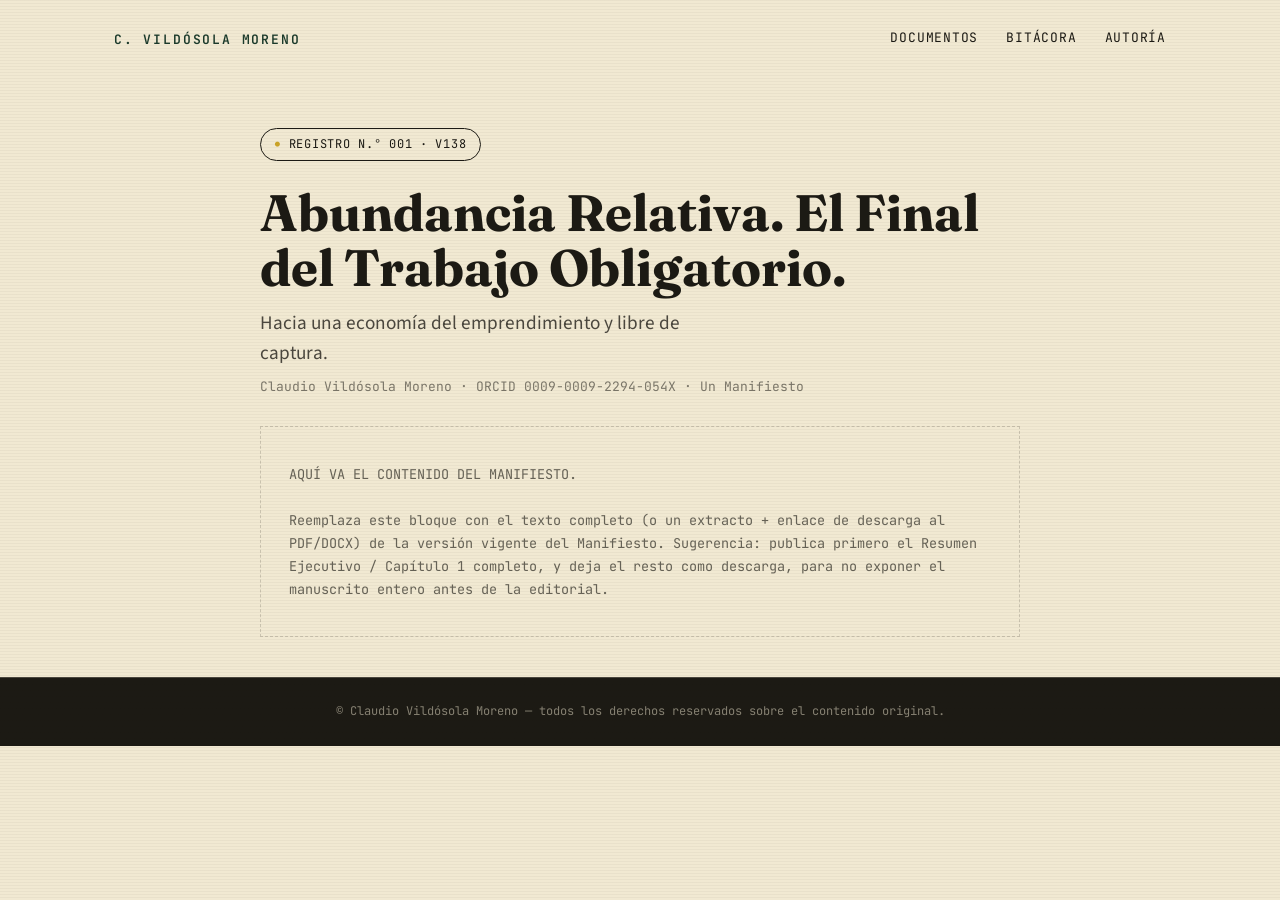
==== documentos/manifiesto.html @ 763f560c "Add files via upload" ====
<!doctype html>
<html lang="es">
<head>
<meta charset="UTF-8">
<meta name="viewport" content="width=device-width, initial-scale=1.0">
<title>Abundancia Relativa. El Final del Trabajo Obligatorio. — Manifiesto</title>
<link rel="stylesheet" href="../css/style.css">
<style>
  .doc-hero { padding: 56px 24px 40px; }
  .doc-hero .section-inner { max-width: var(--max-w); padding: 0; margin: 0 auto; }
  .reg-stamp {
    display:inline-flex; align-items:center; gap:8px;
    font-family: var(--mono); font-size: 12px; letter-spacing:0.06em; text-transform:uppercase;
    border:1px solid var(--ink); border-radius:999px; padding:6px 14px; margin-bottom:24px;
  }
  .reg-stamp::before { content:'●'; font-size:8px; color: var(--wheat); }
  .placeholder-box {
    border: 1.5px dashed var(--rule); padding: 36px 28px; margin-top: 28px;
    font-family: var(--mono); font-size: 13.5px; color: rgba(28,26,20,0.65); line-height:1.7;
  }
</style>
</head>
<body>
<div class="grain" aria-hidden="true"></div>

<header class="site-header">
  <a class="brand" href="../index.html">C. Vildósola Moreno</a>
  <nav class="site-nav">
    <a href="../index.html#documentos">Documentos</a>
    <a href="../bitacora.html">Bitácora</a>
    <a href="../index.html#autoria">Autoría</a>
  </nav>
</header>

<section class="doc-hero">
  <div class="section-inner">
    <span class="reg-stamp">Registro N.° 001 · v138</span>
    <h1 style="font-family:var(--display); font-size:clamp(2.2rem,5vw,3.2rem); line-height:1.08; margin:0 0 12px;">Abundancia Relativa. El Final del Trabajo Obligatorio.</h1>
    <p class="hero-sub" style="margin:0 0 8px;">Hacia una economía del emprendimiento y libre de captura.</p>
    <p class="hero-meta">Claudio Vildósola Moreno · ORCID 0009-0009-2294-054X · Un Manifiesto</p>

    <div class="placeholder-box">
      AQUÍ VA EL CONTENIDO DEL MANIFIESTO.<br><br>
      Reemplaza este bloque con el texto completo (o un extracto + enlace de descarga al PDF/DOCX) de la versión vigente del Manifiesto. Sugerencia: publica primero el Resumen Ejecutivo / Capítulo 1 completo, y deja el resto como descarga, para no exponer el manuscrito entero antes de la editorial.
    </div>
  </div>
</section>

<footer class="site-footer">
  © Claudio Vildósola Moreno — todos los derechos reservados sobre el contenido original.
</footer>
</body>
</html>
---- css/style.css ----
/* ============================================================
   ABUNDANCIA RELATIVA — Sitio de autor
   Sistema de diseño: "Registro de Ledger"
   ============================================================ */

@import url('https://fonts.googleapis.com/css2?family=Fraunces:ital,opsz,wght@0,9..144,300..900;1,9..144,300..900&family=Source+Sans+3:wght@400;500;600;700&family=JetBrains+Mono:wght@400;500;600&display=swap');

:root {
  /* Color tokens */
  --paper: #F1E9D2;
  --paper-deep: #E8DDC0;
  --ink: #1C1A14;
  --ledger-green: #1B3A2B;
  --ledger-green-deep: #122620;
  --wheat: #C9A227;
  --wheat-bright: #DFB93A;
  --rule: rgba(28, 26, 20, 0.18);
  --rule-on-dark: rgba(241, 233, 210, 0.22);

  /* Type */
  --display: 'Fraunces', serif;
  --body: 'Source Sans 3', sans-serif;
  --mono: 'JetBrains Mono', monospace;

  --max-w: 760px;
}

* { box-sizing: border-box; }
html { scroll-behavior: smooth; }

body {
  margin: 0;
  background: var(--paper);
  color: var(--ink);
  font-family: var(--body);
  font-size: 18px;
  line-height: 1.6;
  -webkit-font-smoothing: antialiased;
}

img, svg { max-width: 100%; display: block; }

a { color: var(--ledger-green); text-decoration-thickness: 1.5px; text-underline-offset: 3px; }
a:hover { color: var(--wheat); }

a:focus-visible, button:focus-visible {
  outline: 2px solid var(--wheat);
  outline-offset: 3px;
}

/* ---------- Texture: subtle paper grain via layered gradients ---------- */
.grain {
  position: fixed;
  inset: 0;
  pointer-events: none;
  opacity: 0.035;
  z-index: 0;
  background-image:
    repeating-linear-gradient(0deg, transparent, transparent 2px, var(--ink) 2px, var(--ink) 3px);
}

/* ============================================================
   HEADER
   ============================================================ */
.site-header {
  position: relative;
  z-index: 2;
  display: flex;
  justify-content: space-between;
  align-items: center;
  max-width: 1100px;
  margin: 0 auto;
  padding: 28px 24px 20px;
}

.brand {
  font-family: var(--mono);
  font-size: 13px;
  letter-spacing: 0.14em;
  text-transform: uppercase;
  color: var(--ledger-green);
  text-decoration: none;
  font-weight: 600;
}

.site-nav { display: flex; gap: 28px; }
.site-nav a {
  font-family: var(--mono);
  font-size: 13px;
  letter-spacing: 0.06em;
  text-transform: uppercase;
  color: var(--ink);
  text-decoration: none;
  border-bottom: 1px solid transparent;
  padding-bottom: 2px;
}
.site-nav a:hover { border-bottom-color: var(--wheat); color: var(--ink); }

@media (max-width: 640px) {
  .site-header { flex-direction: column; align-items: flex-start; gap: 14px; }
  .site-nav { gap: 16px; }
  .site-nav a { font-size: 11px; }
}

/* ============================================================
   HERO
   ============================================================ */
.hero {
  position: relative;
  z-index: 1;
  max-width: 1100px;
  margin: 0 auto;
  padding: 64px 24px 80px;
  display: grid;
  grid-template-columns: 1fr;
  gap: 28px;
}

.hero-eyebrow {
  font-family: var(--mono);
  font-size: 13px;
  letter-spacing: 0.16em;
  text-transform: uppercase;
  color: var(--wheat);
  font-weight: 600;
  display: flex;
  align-items: center;
  gap: 10px;
}
.hero-eyebrow::before {
  content: '';
  width: 28px;
  height: 1px;
  background: var(--wheat);
  display: inline-block;
}

.hero h1 {
  font-family: var(--display);
  font-optical-sizing: auto;
  font-weight: 600;
  font-size: clamp(2.6rem, 6vw, 4.6rem);
  line-height: 1.04;
  margin: 0;
  color: var(--ink);
  max-width: 14ch;
}

.hero h1 em {
  font-style: italic;
  font-weight: 400;
  color: var(--ledger-green);
}

.hero-sub {
  font-size: 1.2rem;
  max-width: 46ch;
  color: rgba(28,26,20,0.78);
  margin: 0;
}

.hero-meta {
  margin-top: 8px;
  font-family: var(--mono);
  font-size: 13px;
  color: rgba(28,26,20,0.55);
}

/* Horizon graphic: a thin rule with a rising-sun arc, signature element */
.horizon {
  position: relative;
  height: 140px;
  margin-top: 16px;
  overflow: hidden;
}
.horizon::before {
  content: '';
  position: absolute;
  left: 0;
  bottom: -1px;
  width: 100%;
  height: 220px;
  background: radial-gradient(circle at 18% 100%, var(--wheat-bright) 0%, var(--wheat) 32%, transparent 68%);
  opacity: 0.85;
}
.horizon::after {
  content: '';
  position: absolute;
  left: 0; right: 0; bottom: 0;
  border-top: 1.5px solid var(--ink);
}

/* ============================================================
   SECTION SCAFFOLDING
   ============================================================ */
section { position: relative; z-index: 1; }

.section-inner {
  max-width: 1100px;
  margin: 0 auto;
  padding: 64px 24px;
}

.section-inner.narrow { max-width: var(--max-w); }

.section-rule {
  border: none;
  border-top: 1px solid var(--rule);
  max-width: 1100px;
  margin: 0 auto;
}

.section-head {
  display: flex;
  align-items: baseline;
  justify-content: space-between;
  gap: 24px;
  margin-bottom: 36px;
  flex-wrap: wrap;
}

.section-head h2 {
  font-family: var(--display);
  font-size: clamp(1.7rem, 3vw, 2.3rem);
  font-weight: 600;
  margin: 0;
}

.section-tag {
  font-family: var(--mono);
  font-size: 12px;
  letter-spacing: 0.1em;
  text-transform: uppercase;
  color: rgba(28,26,20,0.5);
}

/* ============================================================
   ABOUT / MANIFESTO INTRO
   ============================================================ */
.lede {
  font-family: var(--display);
  font-weight: 400;
  font-size: 1.5rem;
  line-height: 1.45;
  max-width: var(--max-w);
  color: var(--ink);
}

.body-copy { max-width: var(--max-w); }
.body-copy p { margin: 0 0 18px; }

/* ============================================================
   REGISTRY STAMP — signature component
   ============================================================ */
.registry {
  background: var(--ledger-green);
  color: var(--paper);
}

.doc-grid {
  display: grid;
  grid-template-columns: repeat(auto-fit, minmax(280px, 1fr));
  gap: 1px;
  background: var(--rule-on-dark);
  border: 1px solid var(--rule-on-dark);
}

.doc-card {
  background: var(--ledger-green);
  padding: 32px 28px;
  display: flex;
  flex-direction: column;
  gap: 16px;
  min-height: 280px;
}

.stamp {
  display: inline-flex;
  align-items: center;
  gap: 8px;
  font-family: var(--mono);
  font-size: 11px;
  letter-spacing: 0.08em;
  text-transform: uppercase;
  color: var(--wheat-bright);
  border: 1px solid var(--wheat);
  border-radius: 999px;
  padding: 5px 12px;
  width: fit-content;
}
.stamp::before { content: '●'; font-size: 8px; }

.doc-card h3 {
  font-family: var(--display);
  font-size: 1.5rem;
  font-weight: 600;
  margin: 0;
  line-height: 1.2;
}

.doc-card p {
  font-size: 0.97rem;
  color: rgba(241,233,210,0.78);
  margin: 0;
  flex-grow: 1;
}

.doc-meta {
  font-family: var(--mono);
  font-size: 12px;
  color: rgba(241,233,210,0.55);
  border-top: 1px solid var(--rule-on-dark);
  padding-top: 14px;
}

.doc-card a.doc-link {
  font-family: var(--mono);
  font-size: 13px;
  letter-spacing: 0.04em;
  color: var(--wheat-bright);
  text-decoration: none;
  display: inline-flex;
  align-items: center;
  gap: 6px;
}
.doc-card a.doc-link:hover { color: var(--paper); }
.doc-card a.doc-link::after { content: '→'; transition: transform 0.15s ease; }
.doc-card a.doc-link:hover::after { transform: translateX(3px); }

/* ============================================================
   BITÁCORA (posts list)
   ============================================================ */
.post-list { max-width: var(--max-w); }

.post-row {
  display: grid;
  grid-template-columns: 110px 1fr;
  gap: 24px;
  padding: 26px 0;
  border-top: 1px solid var(--rule);
}
.post-row:first-child { border-top: none; }

.post-date {
  font-family: var(--mono);
  font-size: 12.5px;
  color: rgba(28,26,20,0.55);
  padding-top: 4px;
}

.post-row h3 {
  font-family: var(--display);
  font-size: 1.3rem;
  font-weight: 600;
  margin: 0 0 6px;
}

.post-row a { color: var(--ink); text-decoration: none; }
.post-row a:hover { color: var(--ledger-green); }

.post-row p { margin: 0; color: rgba(28,26,20,0.7); font-size: 0.97rem; }

.post-empty {
  font-family: var(--mono);
  font-size: 13px;
  color: rgba(28,26,20,0.5);
  padding: 36px 0;
  border-top: 1px solid var(--rule);
}

/* ============================================================
   AUTORÍA / FOOTER
   ============================================================ */
.authorship {
  background: var(--ink);
  color: var(--paper);
}

.auth-grid {
  display: grid;
  grid-template-columns: 1.3fr 1fr;
  gap: 48px;
}

@media (max-width: 760px) {
  .auth-grid { grid-template-columns: 1fr; }
  .post-row { grid-template-columns: 1fr; gap: 6px; }
}

.authorship h2 {
  font-family: var(--display);
  font-size: 1.7rem;
  margin: 0 0 18px;
}

.authorship p { color: rgba(241,233,210,0.75); max-width: 50ch; }

.auth-ledger {
  font-family: var(--mono);
  font-size: 13px;
  border: 1px solid var(--rule-on-dark);
  padding: 22px;
}
.auth-ledger dt { color: var(--wheat-bright); margin-top: 14px; letter-spacing: 0.04em; text-transform: uppercase; font-size: 11px; }
.auth-ledger dt:first-child { margin-top: 0; }
.auth-ledger dd { margin: 4px 0 0; color: rgba(241,233,210,0.85); }

footer.site-footer {
  background: var(--ink);
  color: rgba(241,233,210,0.5);
  font-family: var(--mono);
  font-size: 12px;
  text-align: center;
  padding: 24px;
  border-top: 1px solid var(--rule-on-dark);
}

/* ============================================================
   REDUCED MOTION
   ============================================================ */
@media (prefers-reduced-motion: reduce) {
  html { scroll-behavior: auto; }
  * { transition: none !important; animation: none !important; }
}
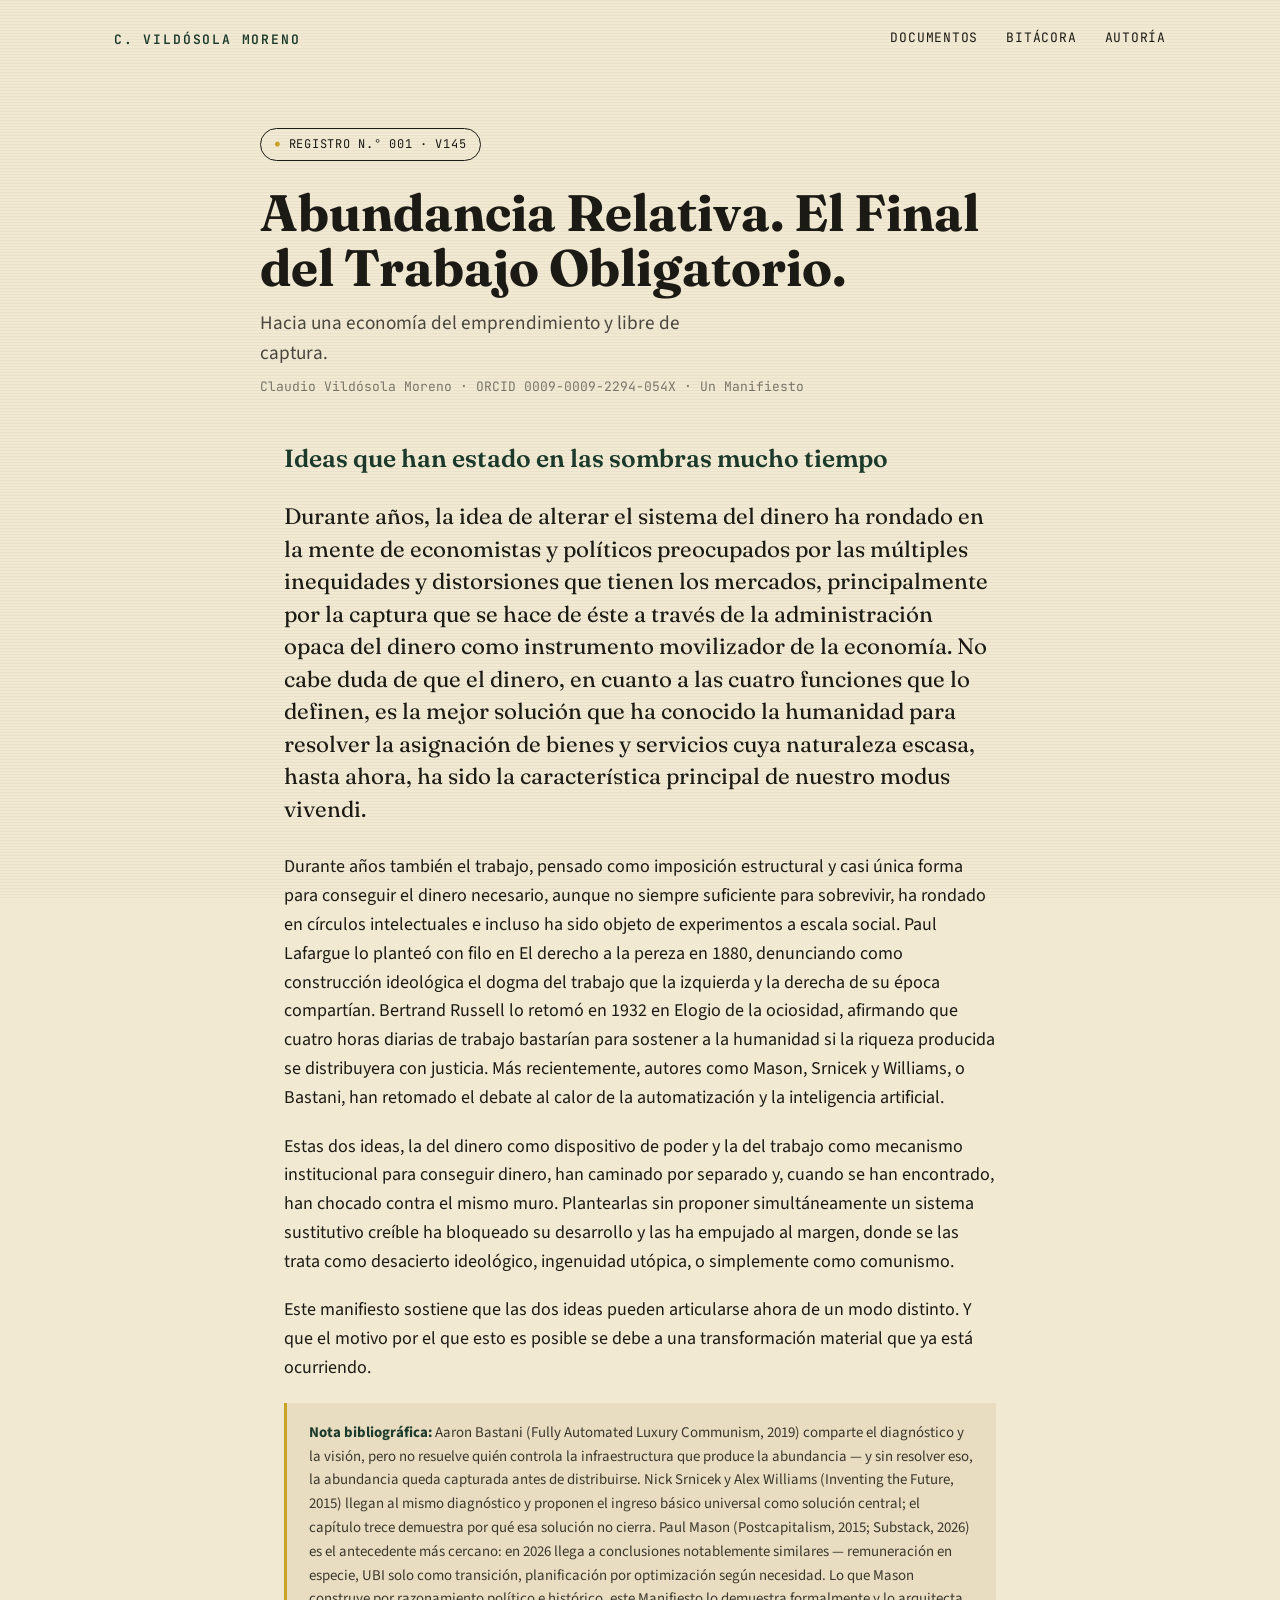
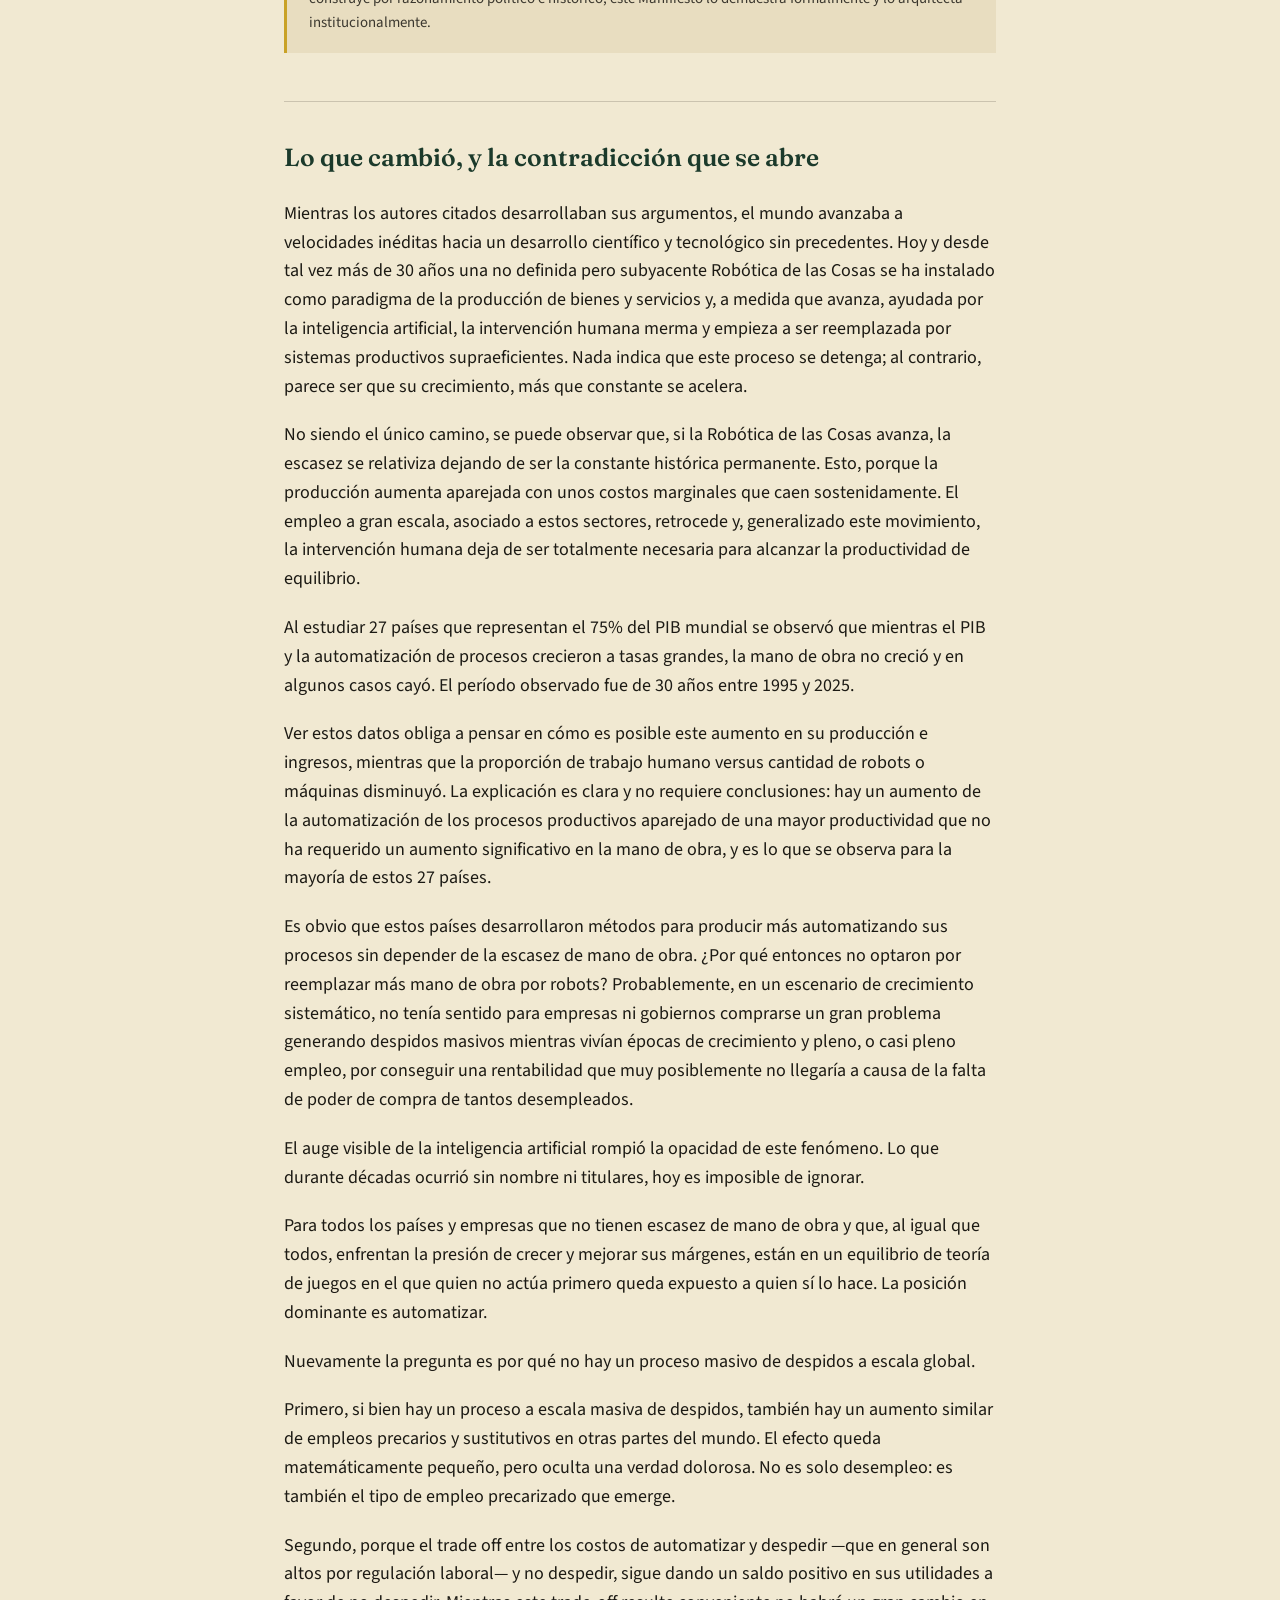
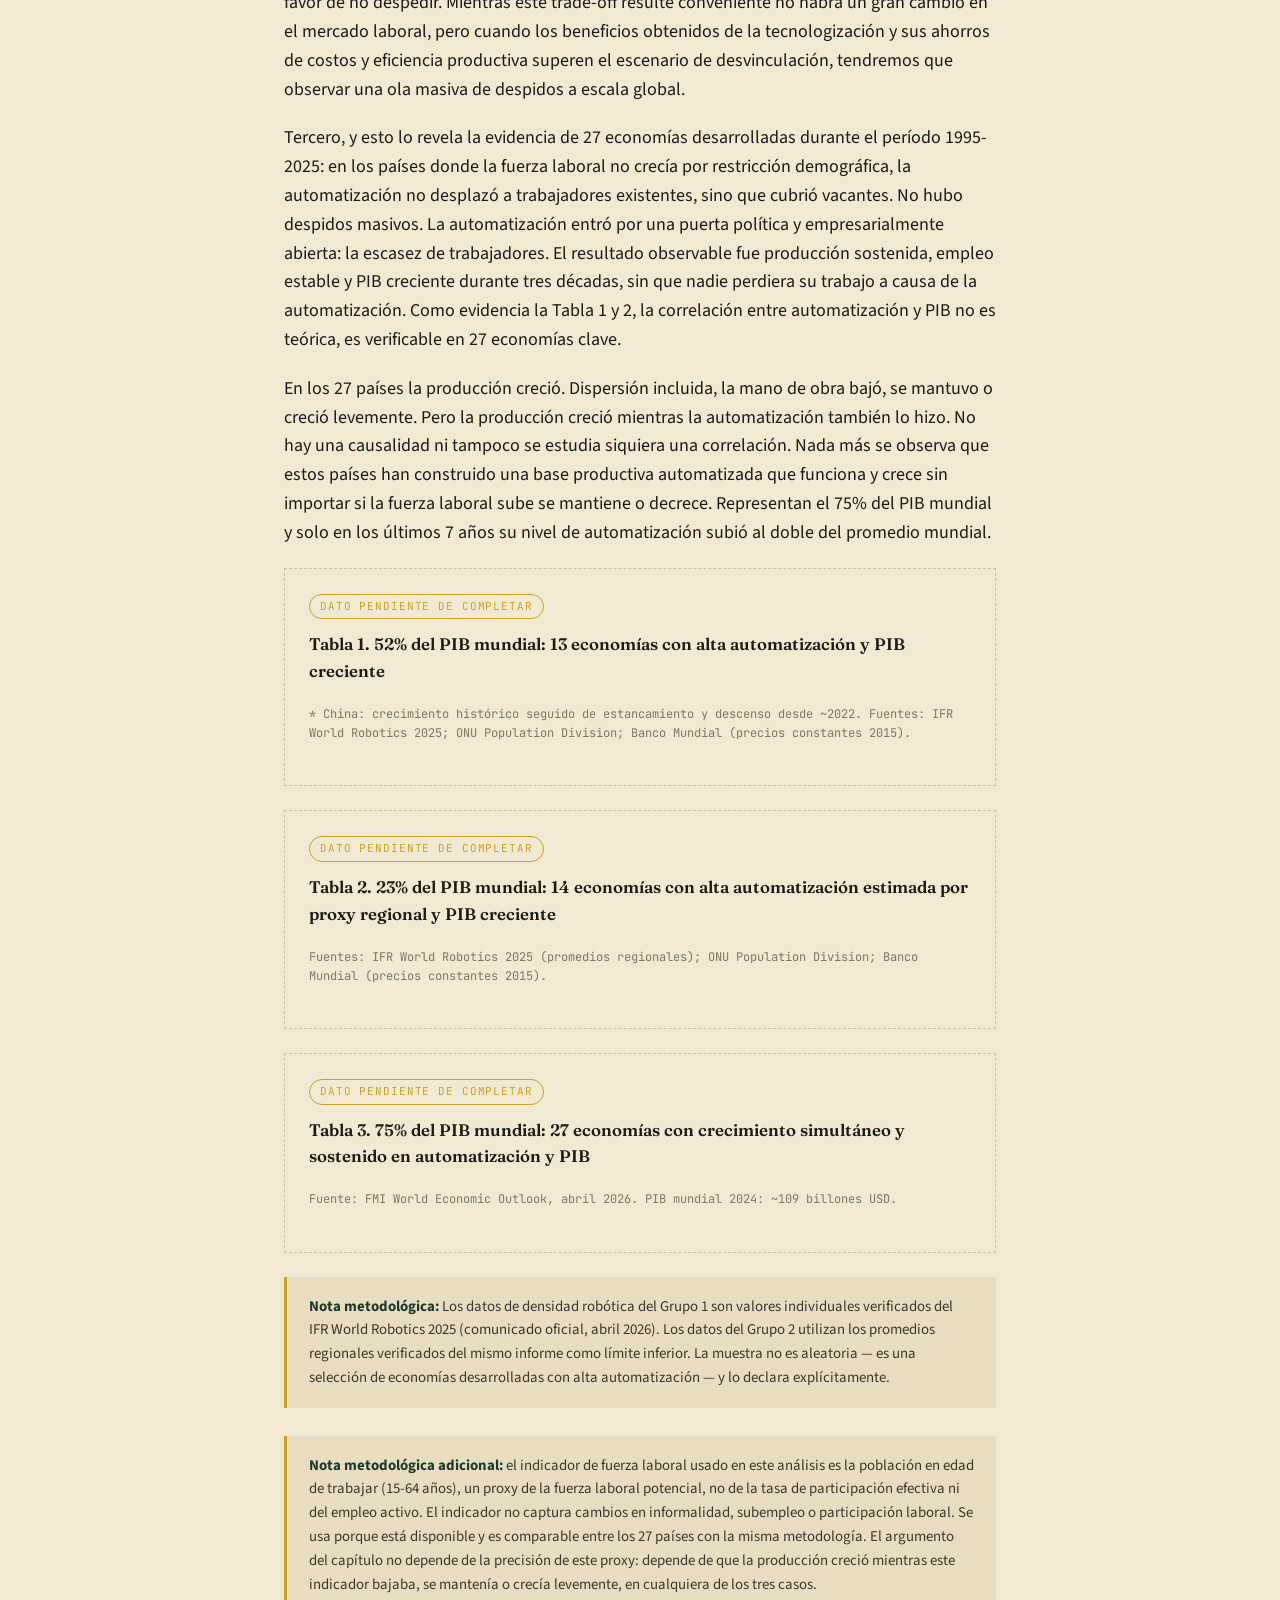
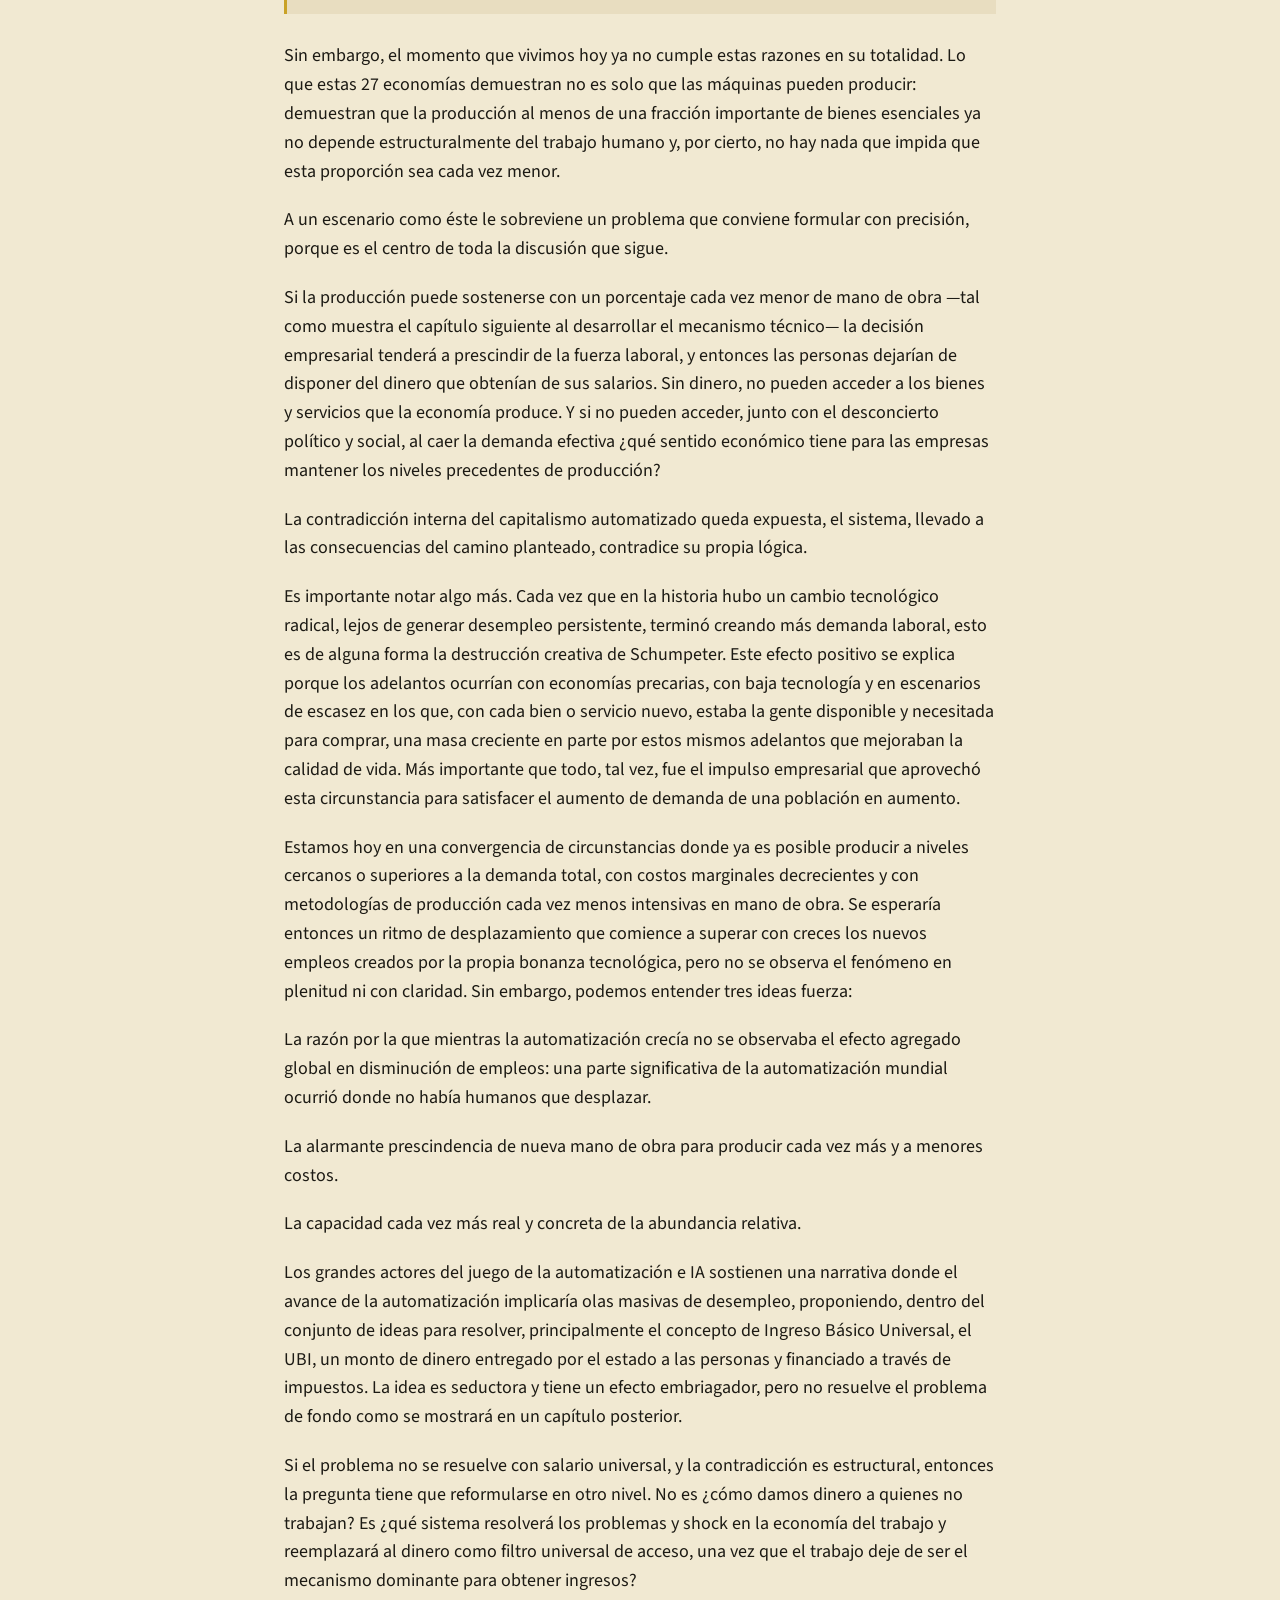
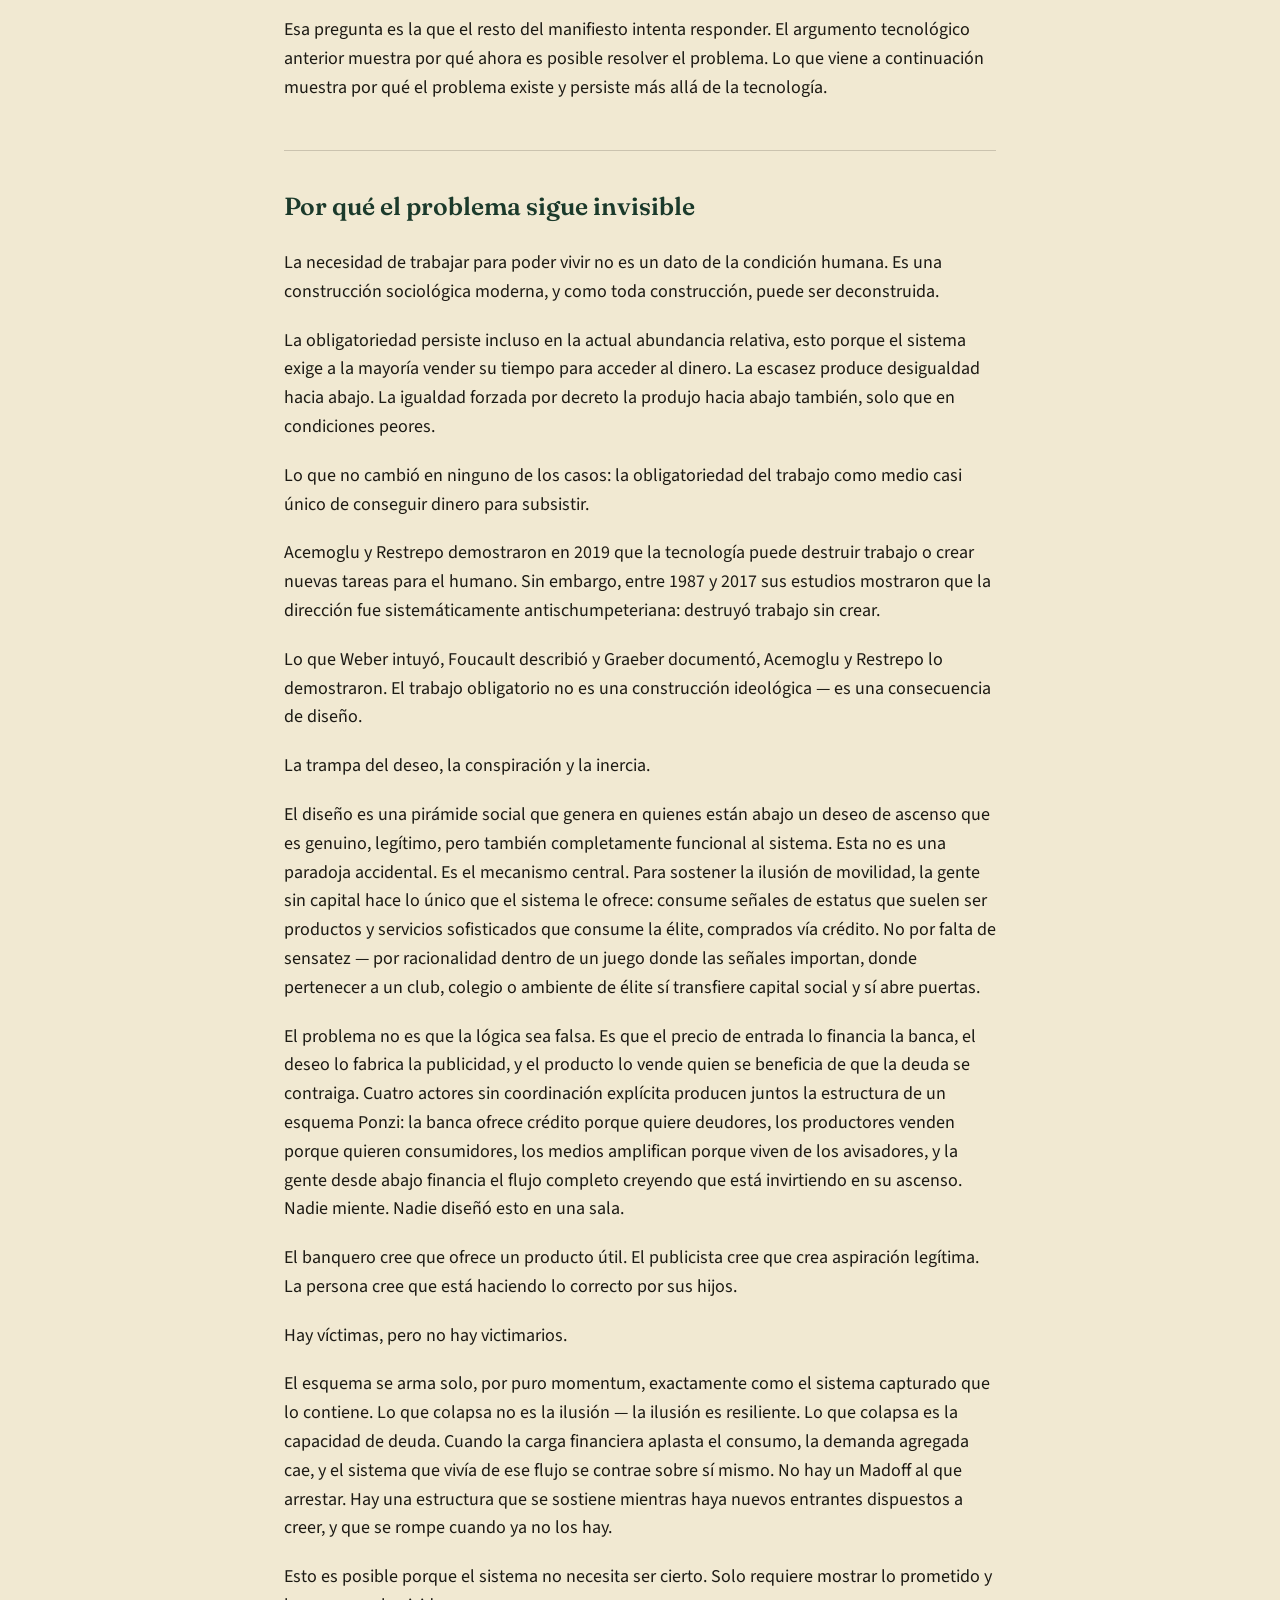
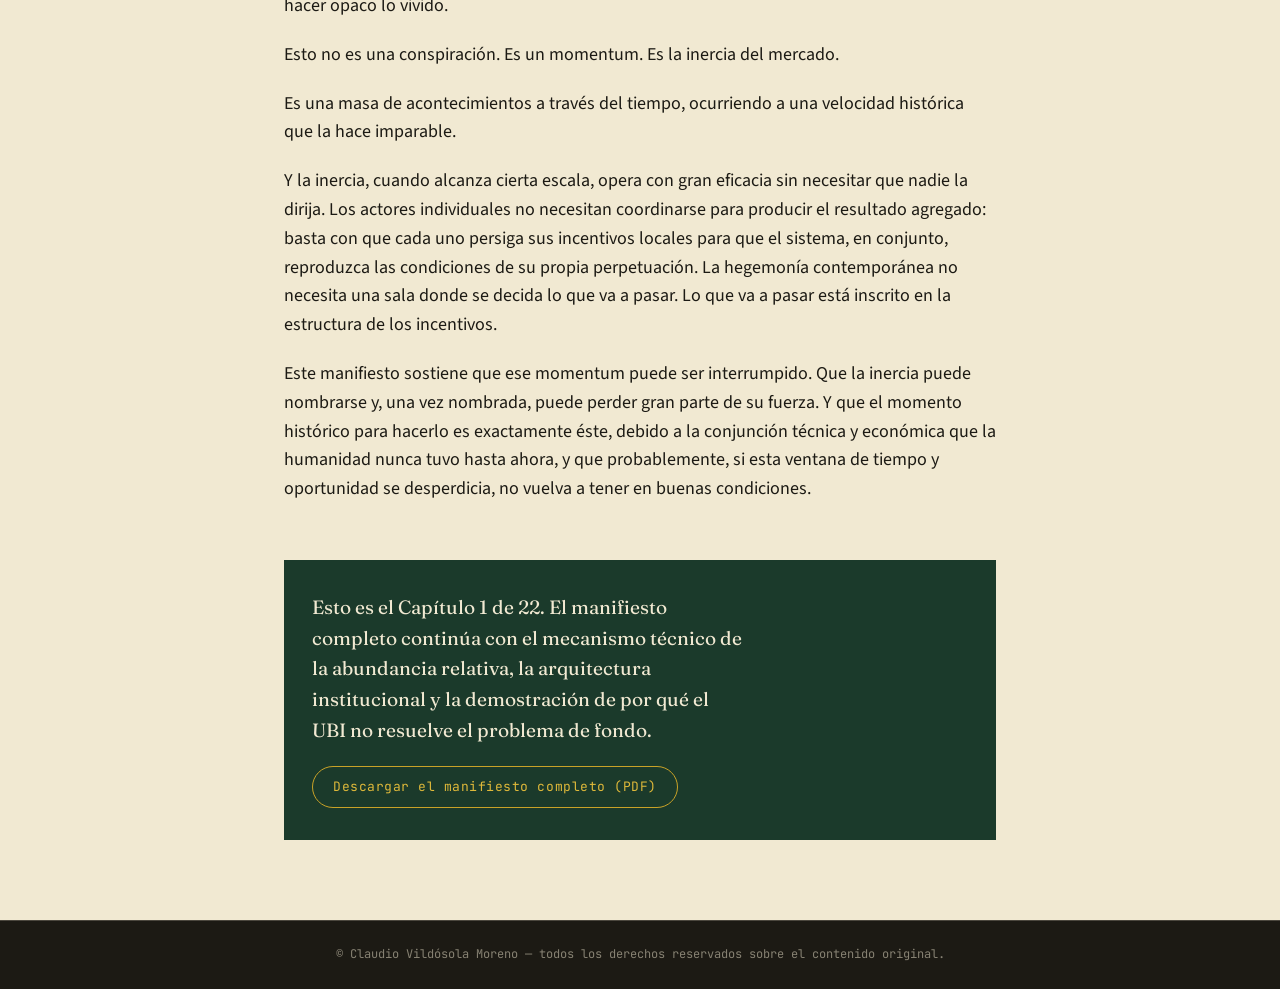
==== commit fd2f002f: "Add files via upload" ====
--- a/documentos/manifiesto.html
+++ b/documentos/manifiesto.html
@@ -4,25 +4,66 @@
 <meta charset="UTF-8">
 <meta name="viewport" content="width=device-width, initial-scale=1.0">
 <title>Abundancia Relativa. El Final del Trabajo Obligatorio. — Manifiesto</title>
+<meta name="description" content="Manifiesto, teorema y caso piloto sobre por qué el ingreso básico universal es fiscalmente inviable a largo plazo, y qué arquitectura alternativa —canasta digna, robótica fiduciaria y dinero sin captura— puede sostener una economía de abundancia relativa.">
+<meta property="og:type" content="website">
+<meta property="og:url" content="https://claudiovildosolamoreno-dotcom.github.io/ABUNDANCIA-RELATIVA-/documentos/manifiesto.html">
+<meta property="og:title" content="Abundancia Relativa. El Final del Trabajo Obligatorio.">
+<meta property="og:description" content="Manifiesto, teorema y caso piloto sobre por qué el ingreso básico universal es fiscalmente inviable a largo plazo, y qué arquitectura alternativa puede sostener una economía de abundancia relativa.">
+<meta property="og:image" content="https://claudiovildosolamoreno-dotcom.github.io/ABUNDANCIA-RELATIVA-/og-image.png">
+<meta name="twitter:card" content="summary_large_image">
 <link rel="stylesheet" href="../css/style.css">
 <style>
-  .doc-hero { padding: 56px 24px 40px; }
+  .doc-hero { padding: 56px 24px 8px; }
   .doc-hero .section-inner { max-width: var(--max-w); padding: 0; margin: 0 auto; }
   .reg-stamp {
     display:inline-flex; align-items:center; gap:8px;
     font-family: var(--mono); font-size: 12px; letter-spacing:0.06em; text-transform:uppercase;
     border:1px solid var(--ink); border-radius:999px; padding:6px 14px; margin-bottom:24px;
   }
-  .reg-stamp::before { content:'●'; font-size:8px; color: var(--wheat); }
-  .placeholder-box {
-    border: 1.5px dashed var(--rule); padding: 36px 28px; margin-top: 28px;
-    font-family: var(--mono); font-size: 13.5px; color: rgba(28,26,20,0.65); line-height:1.7;
+  .reg-stamp::before { content:"●"; font-size:8px; color: var(--wheat); }
+  .doc-body { max-width: var(--max-w); margin: 0 auto; padding: 8px 24px 80px; }
+  .doc-body .lede {
+    font-family: var(--display); font-weight: 400; font-size: 1.4rem; line-height: 1.45;
+    margin: 8px 0 28px; color: var(--ink);
   }
+  .doc-body p { margin: 0 0 20px; }
+  .doc-h2 {
+    font-family: var(--display); font-weight: 600; font-size: 1.55rem;
+    margin: 48px 0 22px; color: var(--ledger-green);
+    border-top: 1px solid var(--rule); padding-top: 36px;
+  }
+  .doc-body > .doc-h2:first-of-type { border-top: none; padding-top: 0; margin-top: 12px; }
+  .doc-note {
+    background: var(--paper-deep); border-left: 3px solid var(--wheat);
+    padding: 18px 22px; margin: 8px 0 28px; font-size: 0.93rem; line-height: 1.6;
+    color: rgba(28,26,20,0.85);
+  }
+  .doc-note strong { color: var(--ledger-green); }
+  .table-pending {
+    border: 1.5px dashed var(--rule); padding: 22px 24px; margin: 0 0 24px;
+  }
+  .table-pending-tag {
+    display:inline-block; font-family: var(--mono); font-size: 11px; letter-spacing:0.08em;
+    text-transform: uppercase; color: var(--wheat); border:1px solid var(--wheat);
+    border-radius: 999px; padding: 3px 10px; margin-bottom: 12px;
+  }
+  .table-pending-caption { font-family: var(--display); font-weight: 600; font-size: 1.05rem; margin: 0 0 6px; }
+  .table-pending-source { font-family: var(--mono); font-size: 12px; color: rgba(28,26,20,0.55); margin: 0; }
+  .doc-cta {
+    margin-top: 56px; padding: 32px 28px; background: var(--ledger-green); color: var(--paper);
+    display:flex; flex-wrap: wrap; align-items:center; justify-content: space-between; gap:20px;
+  }
+  .doc-cta p { margin:0; font-family: var(--display); font-size: 1.2rem; max-width: 36ch; }
+  .doc-cta a {
+    font-family: var(--mono); font-size: 13px; letter-spacing:0.04em; color: var(--wheat-bright);
+    text-decoration:none; border:1px solid var(--wheat); border-radius:999px; padding:10px 20px;
+    white-space: nowrap;
+  }
+  .doc-cta a:hover { background: var(--wheat); color: var(--ledger-green-deep); }
 </style>
 </head>
 <body>
 <div class="grain" aria-hidden="true"></div>
-
 <header class="site-header">
   <a class="brand" href="../index.html">C. Vildósola Moreno</a>
   <nav class="site-nav">
@@ -31,21 +72,73 @@
     <a href="../index.html#autoria">Autoría</a>
   </nav>
 </header>
-
 <section class="doc-hero">
   <div class="section-inner">
-    <span class="reg-stamp">Registro N.° 001 · v138</span>
+    <span class="reg-stamp">Registro N.° 001 · v145</span>
     <h1 style="font-family:var(--display); font-size:clamp(2.2rem,5vw,3.2rem); line-height:1.08; margin:0 0 12px;">Abundancia Relativa. El Final del Trabajo Obligatorio.</h1>
     <p class="hero-sub" style="margin:0 0 8px;">Hacia una economía del emprendimiento y libre de captura.</p>
     <p class="hero-meta">Claudio Vildósola Moreno · ORCID 0009-0009-2294-054X · Un Manifiesto</p>
-
-    <div class="placeholder-box">
-      AQUÍ VA EL CONTENIDO DEL MANIFIESTO.<br><br>
-      Reemplaza este bloque con el texto completo (o un extracto + enlace de descarga al PDF/DOCX) de la versión vigente del Manifiesto. Sugerencia: publica primero el Resumen Ejecutivo / Capítulo 1 completo, y deja el resto como descarga, para no exponer el manuscrito entero antes de la editorial.
-    </div>
   </div>
 </section>
-
+<article class="doc-body">
+  <h2 class="doc-h2">Ideas que han estado en las sombras mucho tiempo</h2>
+      <p class="lede">Durante años, la idea de alterar el sistema del dinero ha rondado en la mente de economistas y políticos preocupados por las múltiples inequidades y distorsiones que tienen los mercados, principalmente por la captura que se hace de éste a través de la administración opaca del dinero como instrumento movilizador de la economía. No cabe duda de que el dinero, en cuanto a las cuatro funciones que lo definen, es la mejor solución que ha conocido la humanidad para resolver la asignación de bienes y servicios cuya naturaleza escasa, hasta ahora, ha sido la característica principal de nuestro modus vivendi.</p>
+      <p>Durante años también el trabajo, pensado como imposición estructural y casi única forma para conseguir el dinero necesario, aunque no siempre suficiente para sobrevivir, ha rondado en círculos intelectuales e incluso ha sido objeto de experimentos a escala social. Paul Lafargue lo planteó con filo en El derecho a la pereza en 1880, denunciando como construcción ideológica el dogma del trabajo que la izquierda y la derecha de su época compartían. Bertrand Russell lo retomó en 1932 en Elogio de la ociosidad, afirmando que cuatro horas diarias de trabajo bastarían para sostener a la humanidad si la riqueza producida se distribuyera con justicia. Más recientemente, autores como Mason, Srnicek y Williams, o Bastani, han retomado el debate al calor de la automatización y la inteligencia artificial.</p>
+      <p>Estas dos ideas, la del dinero como dispositivo de poder y la del trabajo como mecanismo institucional para conseguir dinero, han caminado por separado y, cuando se han encontrado, han chocado contra el mismo muro. Plantearlas sin proponer simultáneamente un sistema sustitutivo creíble ha bloqueado su desarrollo y las ha empujado al margen, donde se las trata como desacierto ideológico, ingenuidad utópica, o simplemente como comunismo.</p>
+      <p>Este manifiesto sostiene que las dos ideas pueden articularse ahora de un modo distinto. Y que el motivo por el que esto es posible se debe a una transformación material que ya está ocurriendo.</p>
+      <aside class="doc-note"><strong>Nota bibliográfica:</strong> Aaron Bastani (Fully Automated Luxury Communism, 2019) comparte el diagnóstico y la visión, pero no resuelve quién controla la infraestructura que produce la abundancia — y sin resolver eso, la abundancia queda capturada antes de distribuirse. Nick Srnicek y Alex Williams (Inventing the Future, 2015) llegan al mismo diagnóstico y proponen el ingreso básico universal como solución central; el capítulo trece demuestra por qué esa solución no cierra. Paul Mason (Postcapitalism, 2015; Substack, 2026) es el antecedente más cercano: en 2026 llega a conclusiones notablemente similares — remuneración en especie, UBI solo como transición, planificación por optimización según necesidad. Lo que Mason construye por razonamiento político e histórico, este Manifiesto lo demuestra formalmente y lo arquitecta institucionalmente.</aside>
+      <h2 class="doc-h2">Lo que cambió, y la contradicción que se abre</h2>
+      <p>Mientras los autores citados desarrollaban sus argumentos, el mundo avanzaba a velocidades inéditas hacia un desarrollo científico y tecnológico sin precedentes. Hoy y desde tal vez más de 30 años una no definida pero subyacente Robótica de las Cosas se ha instalado como paradigma de la producción de bienes y servicios y, a medida que avanza, ayudada por la inteligencia artificial, la intervención humana merma y empieza a ser reemplazada por sistemas productivos supraeficientes. Nada indica que este proceso se detenga; al contrario, parece ser que su crecimiento, más que constante se acelera.</p>
+      <p>No siendo el único camino, se puede observar que, si la Robótica de las Cosas avanza, la escasez se relativiza dejando de ser la constante histórica permanente. Esto, porque la producción aumenta aparejada con unos costos marginales que caen sostenidamente. El empleo a gran escala, asociado a estos sectores, retrocede y, generalizado este movimiento, la intervención humana deja de ser totalmente necesaria para alcanzar la productividad de equilibrio.</p>
+      <p>Al estudiar 27 países que representan el 75% del PIB mundial se observó que mientras el PIB y la automatización de procesos crecieron a tasas grandes, la mano de obra no creció y en algunos casos cayó. El período observado fue de 30 años entre 1995 y 2025.</p>
+      <p>Ver estos datos obliga a pensar en cómo es posible este aumento en su producción e ingresos, mientras que la proporción de trabajo humano versus cantidad de robots o máquinas disminuyó. La explicación es clara y no requiere conclusiones: hay un aumento de la automatización de los procesos productivos aparejado de una mayor productividad que no ha requerido un aumento significativo en la mano de obra, y es lo que se observa para la mayoría de estos 27 países.</p>
+      <p>Es obvio que estos países desarrollaron métodos para producir más automatizando sus procesos sin depender de la escasez de mano de obra. ¿Por qué entonces no optaron por reemplazar más mano de obra por robots? Probablemente, en un escenario de crecimiento sistemático, no tenía sentido para empresas ni gobiernos comprarse un gran problema generando despidos masivos mientras vivían épocas de crecimiento y pleno, o casi pleno empleo, por conseguir una rentabilidad que muy posiblemente no llegaría a causa de la falta de poder de compra de tantos desempleados.</p>
+      <p>El auge visible de la inteligencia artificial rompió la opacidad de este fenómeno. Lo que durante décadas ocurrió sin nombre ni titulares, hoy es imposible de ignorar.</p>
+      <p>Para todos los países y empresas que no tienen escasez de mano de obra y que, al igual que todos, enfrentan la presión de crecer y mejorar sus márgenes, están en un equilibrio de teoría de juegos en el que quien no actúa primero queda expuesto a quien sí lo hace. La posición dominante es automatizar.</p>
+      <p>Nuevamente la pregunta es por qué no hay un proceso masivo de despidos a escala global.</p>
+      <p>Primero, si bien hay un proceso a escala masiva de despidos, también hay un aumento similar de empleos precarios y sustitutivos en otras partes del mundo. El efecto queda matemáticamente pequeño, pero oculta una verdad dolorosa. No es solo desempleo: es también el tipo de empleo precarizado que emerge.</p>
+      <p>Segundo, porque el trade off entre los costos de automatizar y despedir —que en general son altos por regulación laboral— y no despedir, sigue dando un saldo positivo en sus utilidades a favor de no despedir. Mientras este trade-off resulte conveniente no habrá un gran cambio en el mercado laboral, pero cuando los beneficios obtenidos de la tecnologización y sus ahorros de costos y eficiencia productiva superen el escenario de desvinculación, tendremos que observar una ola masiva de despidos a escala global.</p>
+      <p>Tercero, y esto lo revela la evidencia de 27 economías desarrolladas durante el período 1995-2025: en los países donde la fuerza laboral no crecía por restricción demográfica, la automatización no desplazó a trabajadores existentes, sino que cubrió vacantes. No hubo despidos masivos. La automatización entró por una puerta política y empresarialmente abierta: la escasez de trabajadores. El resultado observable fue producción sostenida, empleo estable y PIB creciente durante tres décadas, sin que nadie perdiera su trabajo a causa de la automatización. Como evidencia la Tabla 1 y 2, la correlación entre automatización y PIB no es teórica, es verificable en 27 economías clave.</p>
+      <p>En los 27 países la producción creció. Dispersión incluida, la mano de obra bajó, se mantuvo o creció levemente. Pero la producción creció mientras la automatización también lo hizo. No hay una causalidad ni tampoco se estudia siquiera una correlación. Nada más se observa que estos países han construido una base productiva automatizada que funciona y crece sin importar si la fuerza laboral sube se mantiene o decrece. Representan el 75% del PIB mundial y solo en los últimos 7 años su nivel de automatización subió al doble del promedio mundial.</p>
+      <div class="table-pending"><span class="table-pending-tag">Dato pendiente de completar</span><p class="table-pending-caption">Tabla 1. 52% del PIB mundial: 13 economías con alta automatización y PIB creciente</p><p class="table-pending-source">* China: crecimiento histórico seguido de estancamiento y descenso desde ~2022. Fuentes: IFR World Robotics 2025; ONU Population Division; Banco Mundial (precios constantes 2015).</p></div>
+      <div class="table-pending"><span class="table-pending-tag">Dato pendiente de completar</span><p class="table-pending-caption">Tabla 2. 23% del PIB mundial: 14 economías con alta automatización estimada por proxy regional y PIB creciente</p><p class="table-pending-source">Fuentes: IFR World Robotics 2025 (promedios regionales); ONU Population Division; Banco Mundial (precios constantes 2015).</p></div>
+      <div class="table-pending"><span class="table-pending-tag">Dato pendiente de completar</span><p class="table-pending-caption">Tabla 3. 75% del PIB mundial: 27 economías con crecimiento simultáneo y sostenido en automatización y PIB</p><p class="table-pending-source">Fuente: FMI World Economic Outlook, abril 2026. PIB mundial 2024: ~109 billones USD.</p></div>
+      <aside class="doc-note"><strong>Nota metodológica:</strong> Los datos de densidad robótica del Grupo 1 son valores individuales verificados del IFR World Robotics 2025 (comunicado oficial, abril 2026). Los datos del Grupo 2 utilizan los promedios regionales verificados del mismo informe como límite inferior. La muestra no es aleatoria — es una selección de economías desarrolladas con alta automatización — y lo declara explícitamente.</aside>
+      <aside class="doc-note"><strong>Nota metodológica adicional:</strong> el indicador de fuerza laboral usado en este análisis es la población en edad de trabajar (15-64 años), un proxy de la fuerza laboral potencial, no de la tasa de participación efectiva ni del empleo activo. El indicador no captura cambios en informalidad, subempleo o participación laboral. Se usa porque está disponible y es comparable entre los 27 países con la misma metodología. El argumento del capítulo no depende de la precisión de este proxy: depende de que la producción creció mientras este indicador bajaba, se mantenía o crecía levemente, en cualquiera de los tres casos.</aside>
+      <p>Sin embargo, el momento que vivimos hoy ya no cumple estas razones en su totalidad. Lo que estas 27 economías demuestran no es solo que las máquinas pueden producir: demuestran que la producción al menos de una fracción importante de bienes esenciales ya no depende estructuralmente del trabajo humano y, por cierto, no hay nada que impida que esta proporción sea cada vez menor.</p>
+      <p>A un escenario como éste le sobreviene un problema que conviene formular con precisión, porque es el centro de toda la discusión que sigue.</p>
+      <p>Si la producción puede sostenerse con un porcentaje cada vez menor de mano de obra —tal como muestra el capítulo siguiente al desarrollar el mecanismo técnico— la decisión empresarial tenderá a prescindir de la fuerza laboral, y entonces las personas dejarían de disponer del dinero que obtenían de sus salarios. Sin dinero, no pueden acceder a los bienes y servicios que la economía produce. Y si no pueden acceder, junto con el desconcierto político y social, al caer la demanda efectiva ¿qué sentido económico tiene para las empresas mantener los niveles precedentes de producción?</p>
+      <p>La contradicción interna del capitalismo automatizado queda expuesta, el sistema, llevado a las consecuencias del camino planteado, contradice su propia lógica.</p>
+      <p>Es importante notar algo más. Cada vez que en la historia hubo un cambio tecnológico radical, lejos de generar desempleo persistente, terminó creando más demanda laboral, esto es de alguna forma la destrucción creativa de Schumpeter. Este efecto positivo se explica porque los adelantos ocurrían con economías precarias, con baja tecnología y en escenarios de escasez en los que, con cada bien o servicio nuevo, estaba la gente disponible y necesitada para comprar, una masa creciente en parte por estos mismos adelantos que mejoraban la calidad de vida. Más importante que todo, tal vez, fue el impulso empresarial que aprovechó esta circunstancia para satisfacer el aumento de demanda de una población en aumento.</p>
+      <p>Estamos hoy en una convergencia de circunstancias donde ya es posible producir a niveles cercanos o superiores a la demanda total, con costos marginales decrecientes y con metodologías de producción cada vez menos intensivas en mano de obra. Se esperaría entonces un ritmo de desplazamiento que comience a superar con creces los nuevos empleos creados por la propia bonanza tecnológica, pero no se observa el fenómeno en plenitud ni con claridad. Sin embargo, podemos entender tres ideas fuerza:</p>
+      <p>La razón por la que mientras la automatización crecía no se observaba el efecto agregado global en disminución de empleos: una parte significativa de la automatización mundial ocurrió donde no había humanos que desplazar.</p>
+      <p>La alarmante prescindencia de nueva mano de obra para producir cada vez más y a menores costos.</p>
+      <p>La capacidad cada vez más real y concreta de la abundancia relativa.</p>
+      <p>Los grandes actores del juego de la automatización e IA sostienen una narrativa donde el avance de la automatización implicaría olas masivas de desempleo, proponiendo, dentro del conjunto de ideas para resolver, principalmente el concepto de Ingreso Básico Universal, el UBI, un monto de dinero entregado por el estado a las personas y financiado a través de impuestos. La idea es seductora y tiene un efecto embriagador, pero no resuelve el problema de fondo como se mostrará en un capítulo posterior.</p>
+      <p>Si el problema no se resuelve con salario universal, y la contradicción es estructural, entonces la pregunta tiene que reformularse en otro nivel. No es ¿cómo damos dinero a quienes no trabajan? Es ¿qué sistema resolverá los problemas y shock en la economía del trabajo y reemplazará al dinero como filtro universal de acceso, una vez que el trabajo deje de ser el mecanismo dominante para obtener ingresos?</p>
+      <p>Esa pregunta es la que el resto del manifiesto intenta responder. El argumento tecnológico anterior muestra por qué ahora es posible resolver el problema. Lo que viene a continuación muestra por qué el problema existe y persiste más allá de la tecnología.</p>
+      <h2 class="doc-h2">Por qué el problema sigue invisible</h2>
+      <p>La necesidad de trabajar para poder vivir no es un dato de la condición humana. Es una construcción sociológica moderna, y como toda construcción, puede ser deconstruida.</p>
+      <p>La obligatoriedad persiste incluso en la actual abundancia relativa, esto porque el sistema exige a la mayoría vender su tiempo para acceder al dinero. La escasez produce desigualdad hacia abajo. La igualdad forzada por decreto la produjo hacia abajo también, solo que en condiciones peores.</p>
+      <p>Lo que no cambió en ninguno de los casos: la obligatoriedad del trabajo como medio casi único de conseguir dinero para subsistir.</p>
+      <p>Acemoglu y Restrepo demostraron en 2019 que la tecnología puede destruir trabajo o crear nuevas tareas para el humano. Sin embargo, entre 1987 y 2017 sus estudios mostraron que la dirección fue sistemáticamente antischumpeteriana: destruyó trabajo sin crear.</p>
+      <p>Lo que Weber intuyó, Foucault describió y Graeber documentó, Acemoglu y Restrepo lo demostraron. El trabajo obligatorio no es una construcción ideológica — es una consecuencia de diseño.</p>
+      <p>La trampa del deseo, la conspiración y la inercia.</p>
+      <p>El diseño es una pirámide social que genera en quienes están abajo un deseo de ascenso que es genuino, legítimo, pero también completamente funcional al sistema. Esta no es una paradoja accidental. Es el mecanismo central. Para sostener la ilusión de movilidad, la gente sin capital hace lo único que el sistema le ofrece: consume señales de estatus que suelen ser productos y servicios sofisticados que consume la élite, comprados vía crédito. No por falta de sensatez — por racionalidad dentro de un juego donde las señales importan, donde pertenecer a un club, colegio o ambiente de élite sí transfiere capital social y sí abre puertas.</p>
+      <p>El problema no es que la lógica sea falsa. Es que el precio de entrada lo financia la banca, el deseo lo fabrica la publicidad, y el producto lo vende quien se beneficia de que la deuda se contraiga. Cuatro actores sin coordinación explícita producen juntos la estructura de un esquema Ponzi: la banca ofrece crédito porque quiere deudores, los productores venden porque quieren consumidores, los medios amplifican porque viven de los avisadores, y la gente desde abajo financia el flujo completo creyendo que está invirtiendo en su ascenso. Nadie miente. Nadie diseñó esto en una sala.</p>
+      <p>El banquero cree que ofrece un producto útil. El publicista cree que crea aspiración legítima. La persona cree que está haciendo lo correcto por sus hijos.</p>
+      <p>Hay víctimas, pero no hay victimarios.</p>
+      <p>El esquema se arma solo, por puro momentum, exactamente como el sistema capturado que lo contiene. Lo que colapsa no es la ilusión — la ilusión es resiliente. Lo que colapsa es la capacidad de deuda. Cuando la carga financiera aplasta el consumo, la demanda agregada cae, y el sistema que vivía de ese flujo se contrae sobre sí mismo. No hay un Madoff al que arrestar. Hay una estructura que se sostiene mientras haya nuevos entrantes dispuestos a creer, y que se rompe cuando ya no los hay.</p>
+      <p>Esto es posible porque el sistema no necesita ser cierto. Solo requiere mostrar lo prometido y hacer opaco lo vivido.</p>
+      <p>Esto no es una conspiración. Es un momentum. Es la inercia del mercado.</p>
+      <p>Es una masa de acontecimientos a través del tiempo, ocurriendo a una velocidad histórica que la hace imparable.</p>
+      <p>Y la inercia, cuando alcanza cierta escala, opera con gran eficacia sin necesitar que nadie la dirija. Los actores individuales no necesitan coordinarse para producir el resultado agregado: basta con que cada uno persiga sus incentivos locales para que el sistema, en conjunto, reproduzca las condiciones de su propia perpetuación. La hegemonía contemporánea no necesita una sala donde se decida lo que va a pasar. Lo que va a pasar está inscrito en la estructura de los incentivos.</p>
+      <p>Este manifiesto sostiene que ese momentum puede ser interrumpido. Que la inercia puede nombrarse y, una vez nombrada, puede perder gran parte de su fuerza. Y que el momento histórico para hacerlo es exactamente éste, debido a la conjunción técnica y económica que la humanidad nunca tuvo hasta ahora, y que probablemente, si esta ventana de tiempo y oportunidad se desperdicia, no vuelva a tener en buenas condiciones.</p>
+  <div class="doc-cta">
+    <p>Esto es el Capítulo 1 de 22. El manifiesto completo continúa con el mecanismo técnico de la abundancia relativa, la arquitectura institucional y la demostración de por qué el UBI no resuelve el problema de fondo.</p>
+    <a href="#">Descargar el manifiesto completo (PDF)</a>
+  </div>
+</article>
 <footer class="site-footer">
   © Claudio Vildósola Moreno — todos los derechos reservados sobre el contenido original.
 </footer>
